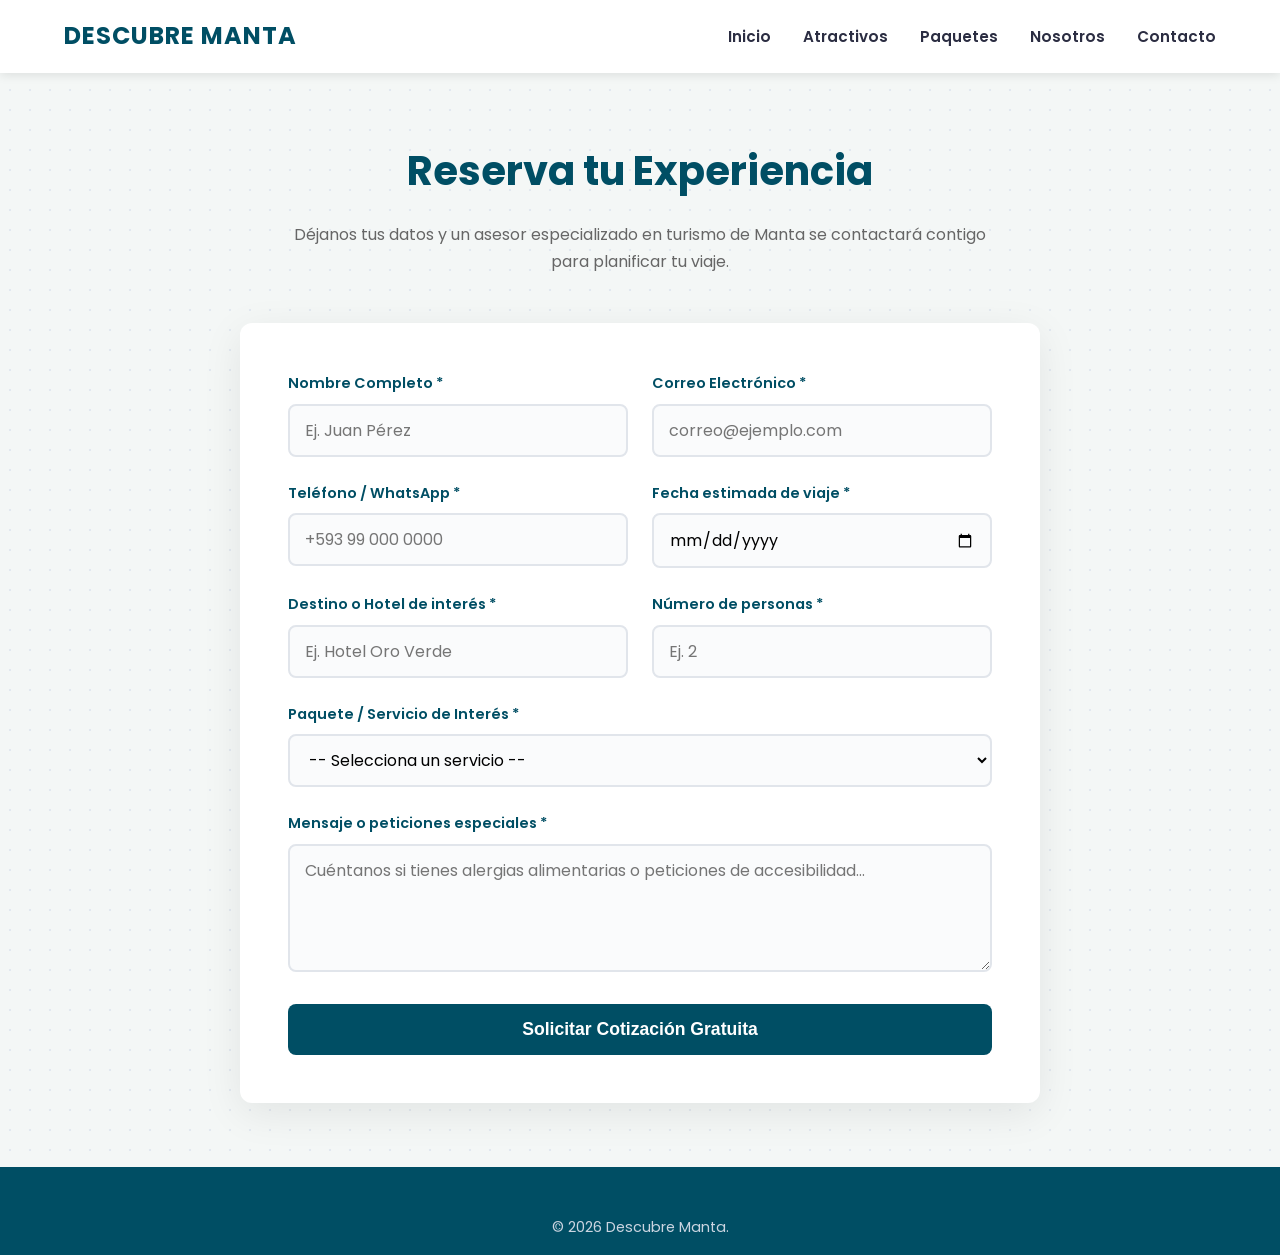
==== contacto.html @ a0514aec "Commit 1" ====
<!DOCTYPE html>
<html lang="es">
<link rel="stylesheet" href="https://cdnjs.cloudflare.com/ajax/libs/font-awesome/6.4.0/css/all.min.css">
<head>
    <meta charset="UTF-8">
    <meta name="viewport" content="width=device-width, initial-scale=1.0">
    <title>Reserva | Descubre Manta</title>
    <link rel="stylesheet" href="css/styles.css">
</head>
<body>
    <header>
        <div class="logo"><h1>Descubre Manta</h1></div>
        <nav>
            <ul>
                <li><a href="index.html">Inicio</a></li>
                <li><a href="destinos.html">Atractivos</a></li>
                <li><a href="servicios.html">Paquetes</a></li>
                <li><a href="nosotros.html">Nosotros</a></li>
                <li><a href="contacto.html">Contacto</a></li>
            </ul>
        </nav>
    </header>

    <main class="container">
        <h2 class="section-title">Reserva tu Experiencia</h2>
        <p class="section-subtitle">Déjanos tus datos y un asesor especializado en turismo de Manta se contactará contigo para planificar tu viaje.</p>

        <div class="form-container">
            <form action="#" method="get">
                <div class="form-grid">
                    <div class="form-group">
                        <label for="nombre">Nombre Completo *</label>
                        <input type="text" id="nombre" name="nombre" placeholder="Ej. Juan Pérez" required>
                    </div>

                    <div class="form-group">
                        <label for="correo">Correo Electrónico *</label>
                        <input type="email" id="correo" name="correo" placeholder="correo@ejemplo.com" required>
                    </div>

                    <div class="form-group">
                        <label for="telefono">Teléfono / WhatsApp *</label>
                        <input type="tel" id="telefono" name="telefono" placeholder="+593 99 000 0000" required>
                    </div>

                    <div class="form-group">
                        <label for="fecha">Fecha estimada de viaje *</label>
                        <input type="date" id="fecha" name="fecha" required>
                    </div>

                    <div class="form-group">
                        <label for="destino">Destino o Hotel de interés *</label>
                        <input type="text" id="destino" name="destino" placeholder="Ej. Hotel Oro Verde" required>
                    </div>

                    <div class="form-group">
                        <label for="personas">Número de personas *</label>
                        <input type="number" id="personas" name="personas" min="1" max="50" placeholder="Ej. 2" required>
                    </div>

                    <div class="form-group full-width">
                        <label for="tipo_servicio">Paquete / Servicio de Interés *</label>
                        <select id="tipo_servicio" name="tipo_servicio" required>
                            <option value="" disabled selected>-- Selecciona un servicio --</option>
                            <option value="lujo">Escapada de Lujo 5 Estrellas</option>
                            <option value="gastronomia">Ruta del Maní y los Mariscos</option>
                            <option value="kitesurf">Kitesurf Camp (Santa Marianita)</option>
                            <option value="citytour">City Tour "Manta Moderna"</option>
                        </select>
                    </div>

                    <div class="form-group full-width">
                        <label for="mensaje">Mensaje o peticiones especiales *</label>
                        <textarea id="mensaje" name="mensaje" rows="4" placeholder="Cuéntanos si tienes alergias alimentarias o peticiones de accesibilidad..." required></textarea>
                    </div>

                    <div class="form-group full-width">
                        <button type="submit" class="btn-submit">Solicitar Cotización Gratuita</button>
                    </div>
                </div>
            </form>
        </div>
    </main>

    <footer><div class="footer-bottom"><p>&copy; 2026 Descubre Manta.</p></div></footer>
</body>
</html>
---- css/styles.css ----
@import url('https://fonts.googleapis.com/css2?family=Poppins:wght@300;400;600;700&display=swap');

/* --- Reset y Variables Modernas --- */
* {
    margin: 0;
    padding: 0;
    box-sizing: border-box;
}

:root {
    --primary-color: #004e64; /* Azul océano profundo */
    --secondary-color: #00a5cf; /* Celeste agua */
    --accent-color: #ff9f1c; /* Naranja atardecer */
    --bg-light: #f8f9fa;
    --text-dark: #2b2d42;
    --white: #ffffff;
}

body {
    font-family: 'Poppins', sans-serif;
    background-color: var(--bg-light);
    color: var(--text-dark);
    line-height: 1.7;
}

/* --- Header y Menú (Flexbox avanzado) --- */
header {
    background-color: var(--white);
    box-shadow: 0 2px 10px rgba(0,0,0,0.1);
    position: sticky;
    top: 0;
    z-index: 1000;
    padding: 1rem 5%;
    display: flex;
    justify-content: space-between;
    align-items: center;
}

header .logo {
    display: flex;
    align-items: center;
    gap: 12px;
}

header .logo h1 {
    color: var(--primary-color);
    font-size: 1.5rem;
    font-weight: 700;
    text-transform: uppercase;
    letter-spacing: 1px;
}

nav ul {
    list-style: none;
    display: flex;
    gap: 2rem;
}

nav a {
    color: var(--text-dark);
    text-decoration: none;
    font-weight: 600;
    font-size: 0.95rem;
    position: relative;
    padding: 5px 0;
    transition: color 0.3s ease;
}

/* Efecto de subrayado animado (Pseudo-clases) */
nav a::after {
    content: '';
    position: absolute;
    bottom: 0;
    left: 0;
    width: 0%;
    height: 3px;
    background-color: var(--accent-color);
    transition: width 0.3s ease;
}

nav a:hover, nav a:focus {
    color: var(--primary-color);
}

nav a:hover::after, nav a:focus::after {
    width: 100%;
}

/* --- Hero Section (Impacto visual) --- */
.hero {
    background: linear-gradient(to right, rgba(0, 78, 100, 0.85), rgba(0, 78, 100, 0.4)), url('../images/hero.jpg') no-repeat center center/cover;
    height: 75vh;
    display: flex;
    align-items: center;
    padding: 0 5%;
}

.hero-content {
    max-width: 600px;
    color: var(--white);
}

.hero-content h2 {
    font-size: 3.5rem;
    line-height: 1.2;
    margin-bottom: 1rem;
    text-shadow: 2px 2px 4px rgba(0,0,0,0.5);
}

.hero-content p {
    font-size: 1.2rem;
    margin-bottom: 2rem;
    font-weight: 300;
}

.btn {
    display: inline-block;
    background-color: var(--accent-color);
    color: var(--white);
    padding: 12px 28px;
    border-radius: 30px;
    text-decoration: none;
    font-weight: 600;
    box-shadow: 0 4px 15px rgba(255, 159, 28, 0.4);
    transition: transform 0.3s, background 0.3s, box-shadow 0.3s;
}

.btn:hover {
    background-color: #e38d13;
    transform: translateY(-3px);
    box-shadow: 0 6px 20px rgba(255, 159, 28, 0.6);
}

/* --- Estructura General y Grid --- */
.container {
    max-width: 1200px;
    margin: 4rem auto;
    padding: 0 2rem;
}

.section-title {
    text-align: center;
    font-size: 2.5rem;
    color: var(--primary-color);
    margin-bottom: 1rem;
}

.section-subtitle {
    text-align: center;
    color: #666;
    margin-bottom: 3rem;
    max-width: 700px;
    margin-left: auto;
    margin-right: auto;
}

/* Grid de Tarjetas Profesionales */
.grid-cards {
    display: grid;
    grid-template-columns: repeat(auto-fit, minmax(320px, 1fr));
    gap: 2.5rem;
}

.card {
    background: var(--white);
    border-radius: 12px;
    overflow: hidden;
    box-shadow: 0 10px 30px rgba(0,0,0,0.08);
    transition: all 0.4s ease;
    display: flex;
    flex-direction: column;
}

.card:hover {
    transform: translateY(-10px);
    box-shadow: 0 15px 40px rgba(0,0,0,0.12);
}

.card-img {
    height: 220px;
    overflow: hidden;
}

.card-img img {
    width: 100%;
    height: 100%;
    object-fit: cover;
    transition: transform 0.5s ease;
}

.card:hover .card-img img {
    transform: scale(1.1); /* Efecto zoom al pasar el mouse */
}

.card-body {
    padding: 1.5rem;
    flex-grow: 1;
    display: flex;
    flex-direction: column;
}

.card-body h3 {
    color: var(--primary-color);
    margin-bottom: 0.5rem;
    font-size: 1.3rem;
}

.card-tag {
    display: inline-block;
    background: var(--secondary-color);
    color: var(--white);
    font-size: 0.8rem;
    padding: 4px 10px;
    border-radius: 4px;
    margin-bottom: 1rem;
    font-weight: 600;
}

.card-body p {
    color: #555;
    margin-bottom: 1rem;
    flex-grow: 1;
}

.price {
    font-size: 1.4rem;
    color: var(--accent-color);
    font-weight: 700;
    margin-top: 1rem;
    border-top: 1px solid #eee;
    padding-top: 1rem;
}

/* --- Nosotros Layout --- */
.nosotros-grid {
    display: grid;
    grid-template-columns: 1fr 1fr;
    gap: 4rem;
    align-items: center;
}
.nosotros-text ul {
    list-style-type: none;
}
.nosotros-text ul li {
    background: url('data:image/svg+xml;utf8,<svg xmlns="http://www.w3.org/2000/svg" viewBox="0 0 24 24" fill="%2300a5cf"><path d="M9 16.2L4.8 12l-1.4 1.4L9 19 21 7l-1.4-1.4L9 16.2z"/></svg>') no-repeat left center;
    background-size: 20px;
    padding-left: 30px;
    margin-bottom: 10px;
}

/* --- Formulario Premium --- */
.form-container {
    background: var(--white);
    padding: 3rem;
    border-radius: 12px;
    box-shadow: 0 10px 40px rgba(0,0,0,0.08);
    max-width: 800px;
    margin: 0 auto;
}

.form-grid {
    display: grid;
    grid-template-columns: 1fr 1fr;
    gap: 1.5rem;
}

.form-group.full-width {
    grid-column: 1 / -1;
}

.form-group label {
    display: block;
    margin-bottom: 0.5rem;
    color: var(--primary-color);
    font-weight: 600;
    font-size: 0.9rem;
}

.form-group input, .form-group select, .form-group textarea {
    width: 100%;
    padding: 12px 15px;
    border: 2px solid #e1e5eb;
    border-radius: 8px;
    font-family: 'Poppins', sans-serif;
    font-size: 1rem;
    transition: all 0.3s ease;
    background-color: #fafbfc;
}

.form-group input:focus, .form-group select:focus, .form-group textarea:focus {
    outline: none;
    border-color: var(--secondary-color);
    background-color: var(--white);
    box-shadow: 0 0 0 4px rgba(0, 165, 207, 0.1);
}

.btn-submit {
    width: 100%;
    background-color: var(--primary-color);
    color: var(--white);
    border: none;
    padding: 15px;
    font-size: 1.1rem;
    border-radius: 8px;
    cursor: pointer;
    font-weight: 700;
    transition: background 0.3s;
}

.btn-submit:hover {
    background-color: var(--secondary-color);
}

/* --- Footer --- */
footer {
    background-color: var(--primary-color);
    color: #cbd5e1;
    padding: 3rem 5% 1rem;
    margin-top: 4rem;
}
.footer-grid {
    display: grid;
    grid-template-columns: repeat(auto-fit, minmax(250px, 1fr));
    gap: 2rem;
    margin-bottom: 2rem;
    border-bottom: 1px solid rgba(255,255,255,0.1);
    padding-bottom: 2rem;
}
.footer-col h4 {
    color: var(--white);
    margin-bottom: 1rem;
    font-size: 1.2rem;
}
.footer-bottom {
    text-align: center;
    font-size: 0.9rem;
}

/* --- Media Queries (Responsividad Total) --- */
@media (max-width: 992px) {
    .nosotros-grid {
        grid-template-columns: 1fr;
    }
}

@media (max-width: 768px) {
    header {
        flex-direction: column;
        gap: 1rem;
        padding: 1rem;
    }
    nav ul {
        flex-wrap: wrap;
        justify-content: center;
        gap: 1rem;
    }
    .hero-content h2 {
        font-size: 2.2rem;
    }
    .form-grid {
        grid-template-columns: 1fr; /* El formulario pasa a 1 columna */
    }
    .form-container {
        padding: 1.5rem;
    }
}
/* --- Nuevos Estilos para llenar el "Vacío" Visual --- */

/* Cinta decorativa en las tarjetas (Badge) */
.card-img {
    position: relative;
}
.badge {
    position: absolute;
    top: 20px;
    right: -35px;
    background: var(--accent-color);
    color: var(--white);
    padding: 5px 40px;
    transform: rotate(45deg);
    font-size: 0.85rem;
    font-weight: 700;
    box-shadow: 0 4px 10px rgba(0,0,0,0.3);
    z-index: 2;
    text-transform: uppercase;
    letter-spacing: 1px;
}

/* Listas con íconos en los paquetes */
.lista-servicios {
    list-style: none;
    margin: 1rem 0;
    padding: 0;
    flex-grow: 1;
}
.lista-servicios li {
    font-size: 0.9rem;
    color: #444;
    margin-bottom: 0.8rem;
    display: flex;
    align-items: center;
    gap: 10px;
}
.lista-servicios i {
    color: var(--secondary-color);
    font-size: 1.1rem;
    width: 20px;
    text-align: center;
}

/* Footer de la tarjeta y Botones Outline */
.card-footer {
    border-top: 1px solid #eee;
    padding-top: 1rem;
    margin-top: 1rem;
}
.card-footer .price {
    margin-top: 0;
    border: none;
    padding: 0;
    margin-bottom: 1rem;
}
.card-footer small {
    font-size: 0.8rem;
    color: #888;
    font-weight: normal;
}
.btn-outline {
    display: block;
    text-align: center;
    border: 2px solid var(--secondary-color);
    color: var(--secondary-color);
    padding: 10px;
    border-radius: 6px;
    text-decoration: none;
    font-weight: 600;
    transition: all 0.3s ease;
}
.btn-outline:hover {
    background-color: var(--secondary-color);
    color: var(--white);
    box-shadow: 0 5px 15px rgba(0, 165, 207, 0.3);
}

/* Fondo sutil para toda la página (Rompe la monotonía del blanco) */
body {
    background-color: #f4f7f6;
    background-image: radial-gradient(#e2e8f0 1px, transparent 1px);
    background-size: 20px 20px; /* Crea un patrón de puntitos muy elegante y sutil */
}

/* Mejoras en el Header */
nav a.activo {
    color: var(--primary-color);
}
nav a.activo::after {
    width: 100%;
}
/* --- Franja de Estadísticas (Llena el espacio vacío) --- */
.stats-banner {
    background-color: var(--primary-color);
    color: var(--white);
    display: grid;
    grid-template-columns: repeat(auto-fit, minmax(200px, 1fr));
    gap: 2rem;
    padding: 3rem 5%;
    text-align: center;
    box-shadow: inset 0 10px 20px rgba(0,0,0,0.1);
}

.stat-item i {
    font-size: 2.5rem;
    color: var(--accent-color);
    margin-bottom: 0.5rem;
}

.stat-item h3 {
    font-size: 2rem;
    font-weight: 700;
    margin-bottom: 0.2rem;
}

.stat-item p {
    font-size: 0.95rem;
    color: #cbd5e1;
}
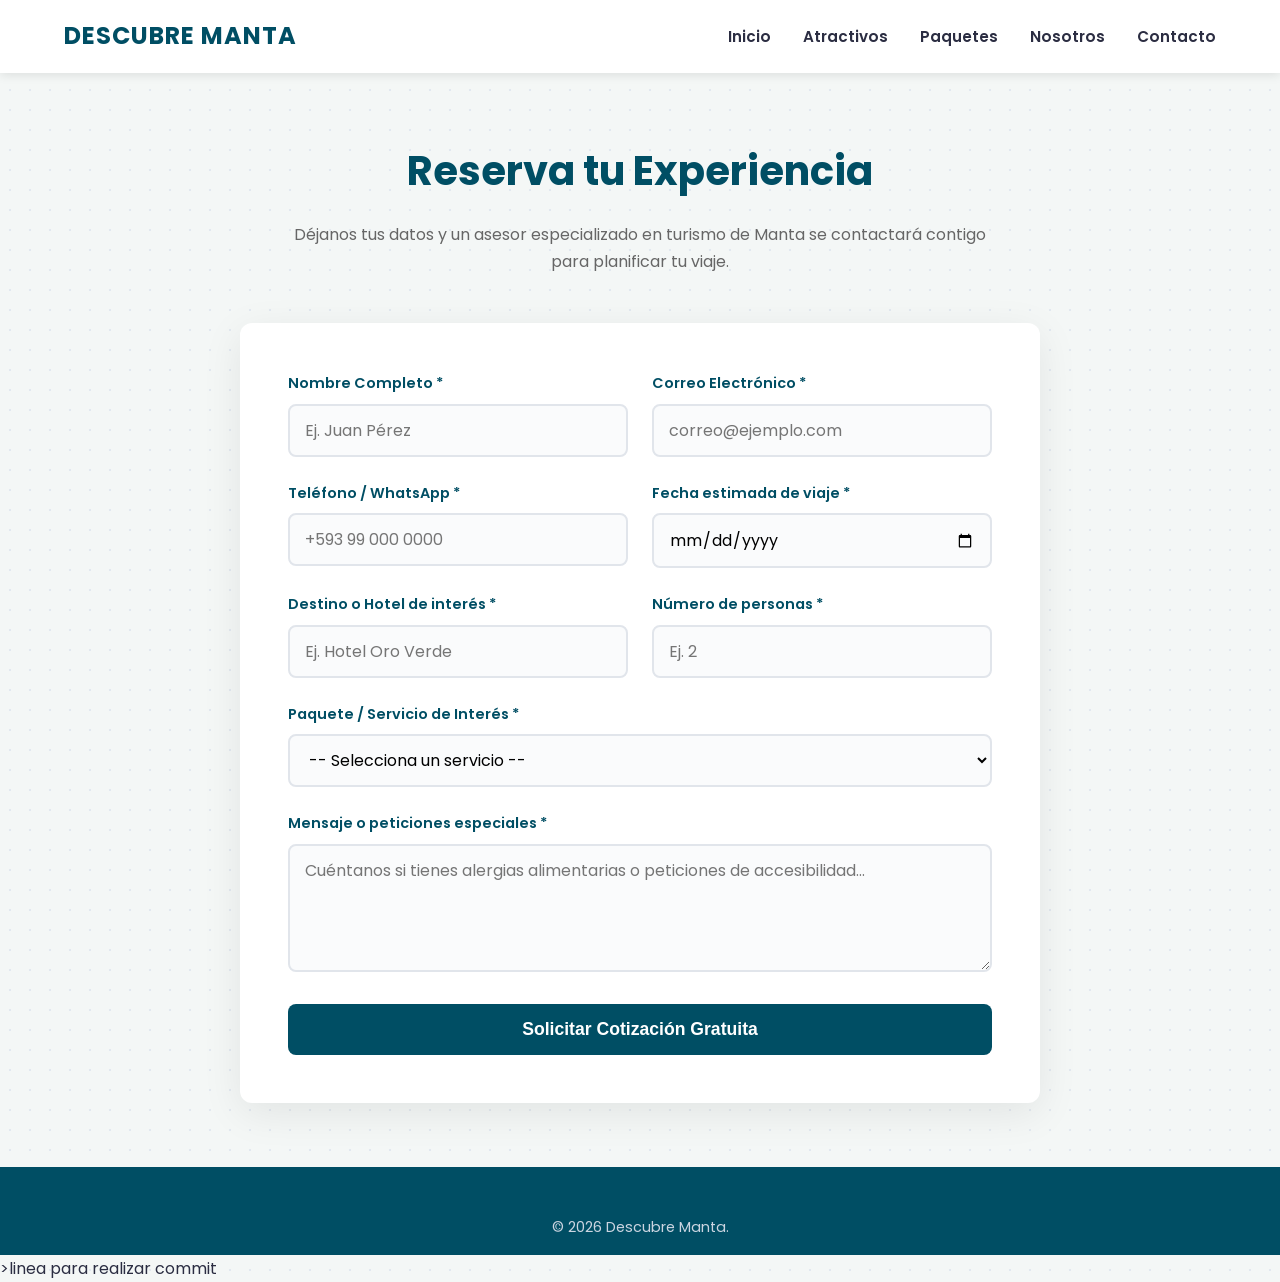
==== commit 7384d1a3: "commit 5: actualizacion contacto" ====
--- a/contacto.html
+++ b/contacto.html
@@ -82,6 +82,6 @@
         </div>
     </main>
 
-    <footer><div class="footer-bottom"><p>&copy; 2026 Descubre Manta.</p></div></footer>
+    <footer><div class="footer-bottom"><p>&copy; 2026 Descubre Manta.</p></div></footer> >linea para realizar commit
 </body>
-</html>+</html>
--- a/css/styles.css
+++ b/css/styles.css
@@ -483,4 +483,4 @@
 .stat-item p {
     font-size: 0.95rem;
     color: #cbd5e1;
-}
+    }
